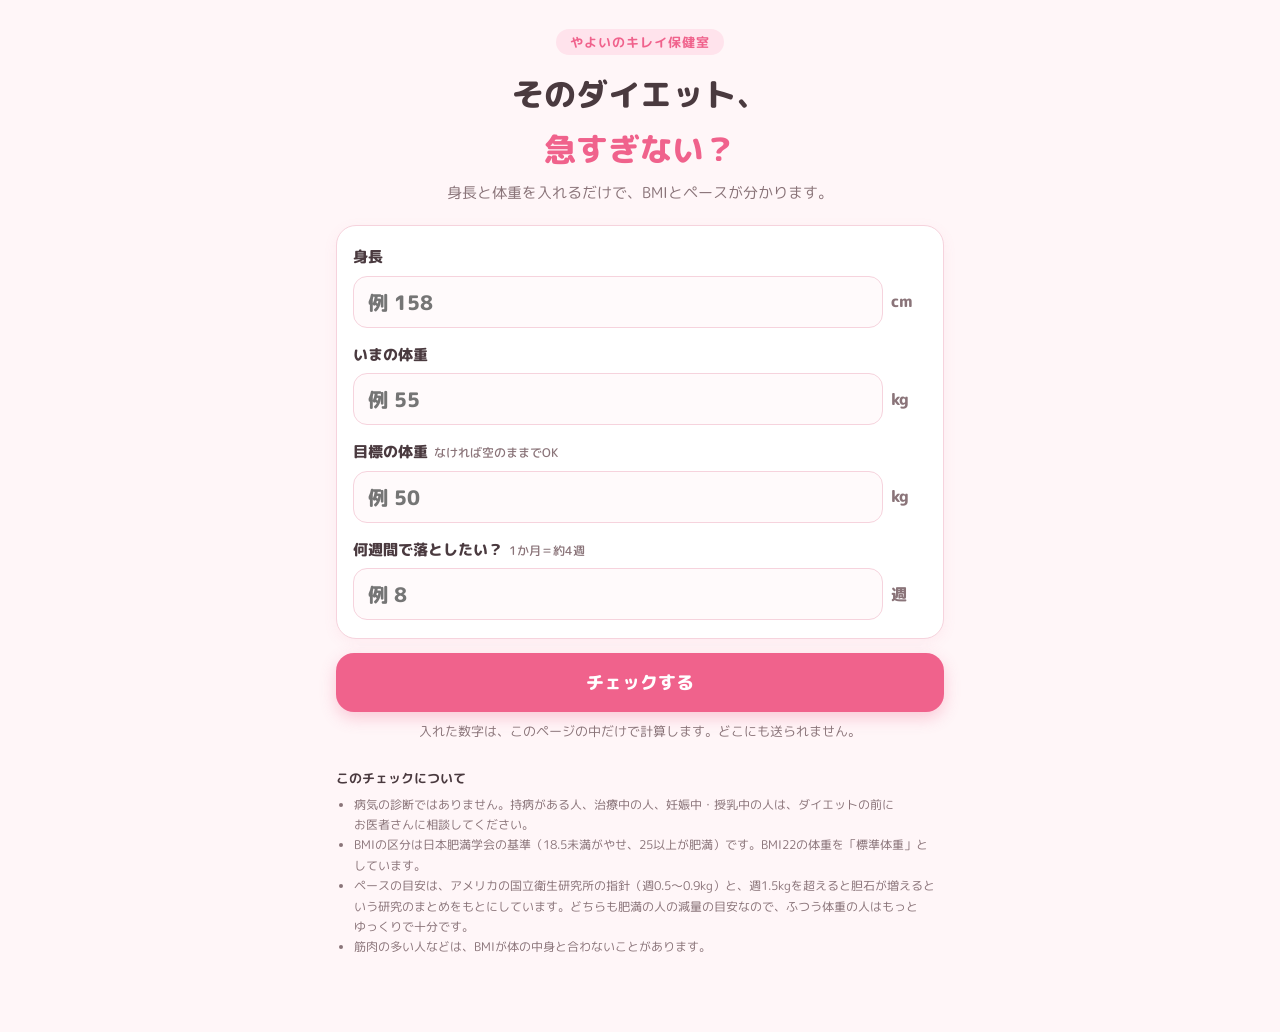
==== diet/index.html @ c403332b "ダイエットのペース診断（BMI・週あたりのペース・やせの注意）" ====
<!doctype html>
<html lang="ja">
<head>
<meta charset="utf-8">
<meta name="viewport" content="width=device-width, initial-scale=1">
<title>ダイエットのペース診断｜やよいのキレイ保健室</title>
<meta name="description" content="身長・体重・目標・期間を入れると、BMIと、そのダイエットが急すぎないかが分かるかんたんチェックです。入れた数字はどこにも送られません。">
<link rel="icon" href="../img/yayoi-icon.jpg">
<link rel="preconnect" href="https://fonts.googleapis.com">
<link rel="preconnect" href="https://fonts.gstatic.com" crossorigin>
<link href="https://fonts.googleapis.com/css2?family=M+PLUS+Rounded+1c:wght@500;700;800&display=swap" rel="stylesheet">
<style>
  :root {
    --bg: #fff6f8;
    --card: #ffffff;
    --line: #f6d3dd;
    --text: #4a3a3f;
    --muted: #8a7479;
    --pink: #f0628c;
    --pink-soft: #ffe3ec;
    --green: #2fa36b;
    --green-soft: #e3f6ec;
    --yellow: #e0a100;
    --yellow-soft: #fff4d6;
    --orange: #ef7d22;
    --orange-soft: #ffeadb;
    --red: #e0393e;
    --red-soft: #ffe1e1;
    --blue: #3f7fd8;
    --blue-soft: #e4efff;
  }
  * { box-sizing: border-box; }
  html, body { margin: 0; padding: 0; }
  body {
    background: var(--bg);
    color: var(--text);
    font-family: "M PLUS Rounded 1c", "Hiragino Maru Gothic ProN", "Hiragino Sans", sans-serif;
    line-height: 1.7;
    word-break: auto-phrase;
    -webkit-text-size-adjust: 100%;
  }
  .wrap { max-width: 640px; margin: 0 auto; padding: 24px 16px 64px; }
  header { text-align: center; margin: 4px 0 20px; }
  .brand { display: inline-block; font-size: 13px; letter-spacing: .08em; color: var(--pink); background: var(--pink-soft); border-radius: 999px; padding: 2px 14px; font-weight: 700; }
  h1 { font-size: clamp(24px, 6.4vw, 32px); margin: 12px 0 4px; font-weight: 800; }
  h1 span { color: var(--pink); }
  .nb { display: inline-block; }
  .lead { color: var(--muted); font-size: 15px; margin: 0; }
  .card { background: var(--card); border: 1.5px solid var(--line); border-radius: 20px; padding: 18px 16px; margin: 0 0 14px; box-shadow: 0 4px 14px rgba(240,98,140,.08); }
  .field { margin: 0 0 14px; }
  .field:last-child { margin-bottom: 0; }
  .field label { display: block; font-weight: 800; font-size: 15px; margin: 0 0 6px; }
  .field label small { color: var(--muted); font-weight: 500; font-size: 12px; margin-left: 6px; }
  .inrow { display: flex; align-items: center; gap: 8px; }
  .inrow input { flex: 1; min-width: 0; font-family: inherit; font-size: 20px; font-weight: 800; color: var(--text); padding: 10px 14px; border-radius: 14px; border: 1.5px solid var(--line); background: #fffafb; }
  .inrow input:focus { outline: none; border-color: var(--pink); box-shadow: 0 0 0 3px rgba(240,98,140,.18); }
  .inrow span { font-weight: 800; color: var(--muted); min-width: 36px; }
  .err { color: var(--red); font-size: 13px; font-weight: 700; margin: 6px 0 0; display: none; }
  button { font-family: inherit; }
  .go { display: block; width: 100%; margin: 6px 0 8px; padding: 16px; border: 0; border-radius: 18px; background: var(--pink); color: #fff; font-size: 18px; font-weight: 800; cursor: pointer; box-shadow: 0 6px 16px rgba(240,98,140,.3); }
  .go:hover { filter: brightness(1.05); }
  .safe { text-align: center; color: var(--muted); font-size: 13px; margin: 0; }
  #result { display: none; margin-top: 24px; }
  #result h2 { font-size: 21px; text-align: center; margin: 0 0 14px; }
  .r-title { font-size: 14px; font-weight: 800; color: var(--muted); margin: 0 0 4px; }
  .big { font-size: 34px; font-weight: 800; line-height: 1.2; }
  .big small { font-size: 16px; color: var(--muted); margin-left: 4px; }
  .badge { display: inline-block; font-size: 14px; font-weight: 800; border-radius: 999px; padding: 3px 12px; margin-left: 8px; vertical-align: middle; }
  .b-blue { background: var(--blue-soft); color: var(--blue); }
  .b-green { background: var(--green-soft); color: var(--green); }
  .b-yellow { background: var(--yellow-soft); color: var(--yellow); }
  .b-orange { background: var(--orange-soft); color: var(--orange); }
  .b-red { background: var(--red-soft); color: var(--red); }
  .scale { position: relative; height: 14px; border-radius: 999px; margin: 14px 0 6px; background: linear-gradient(90deg, var(--blue) 0 22%, var(--green) 22% 62%, var(--orange) 62% 100%); opacity: .85; }
  .scale i { position: absolute; top: -6px; width: 6px; height: 26px; border-radius: 4px; background: var(--text); transform: translateX(-50%); transition: left .8s ease; }
  .scale-lab { display: flex; justify-content: space-between; font-size: 11px; color: var(--muted); }
  .pace { position: relative; height: 14px; border-radius: 999px; margin: 14px 0 6px; background: linear-gradient(90deg, var(--green) 0 25%, var(--yellow) 25% 45%, var(--orange) 45% 75%, var(--red) 75% 100%); opacity: .85; }
  .pace i { position: absolute; top: -6px; width: 6px; height: 26px; border-radius: 4px; background: var(--text); transform: translateX(-50%); transition: left .8s ease; }
  .msg { font-size: 15px; margin: 10px 0 0; }
  .msg b { color: var(--pink); }
  .sub { font-size: 13px; color: var(--muted); margin: 6px 0 0; }
  .alert { border-radius: 16px; padding: 12px 14px; font-size: 14px; font-weight: 700; margin: 0 0 14px; }
  .alert.red { background: var(--red-soft); color: #9b2226; }
  .alert.blue { background: var(--blue-soft); color: #234d8a; }
  .yayoi { display: flex; gap: 12px; align-items: flex-end; margin: 18px 0 14px; }
  .yayoi img { width: 96px; height: auto; flex: none; }
  .bubble { position: relative; background: var(--card); border: 1.5px solid var(--line); border-radius: 18px; padding: 12px 14px; font-size: 14px; font-weight: 700; }
  .bubble::before { content: ""; position: absolute; left: -9px; bottom: 18px; border: 8px solid transparent; border-right-color: var(--line); border-left: 0; }
  .bubble p { margin: 0 0 6px; }
  .bubble p:last-child { margin: 0; }
  .channel { margin: 22px 0 0; padding: 18px 16px; border-radius: 20px; background: linear-gradient(160deg, #ffe3ec 0%, #fff 70%); border: 1.5px solid var(--line); text-align: center; }
  .ch-head { display: flex; align-items: center; justify-content: center; gap: 12px; margin: 0 0 10px; }
  .ch-icon { width: 60px; height: 60px; border-radius: 50%; border: 2px solid #fff; box-shadow: 0 2px 8px rgba(240,98,140,.25); }
  .ch-name { font-size: 18px; font-weight: 800; text-align: left; line-height: 1.3; }
  .ch-name small { display: block; font-size: 12px; color: var(--muted); font-weight: 500; }
  .yt-btn { display: inline-flex; align-items: center; gap: 8px; text-decoration: none; background: #ff0033; color: #fff; font-weight: 800; padding: 12px 20px; border-radius: 999px; font-size: 16px; }
  .yt-btn svg { width: 22px; height: 22px; }
  .notes { margin: 24px 0 0; font-size: 12px; color: var(--muted); }
  .notes h3 { font-size: 13px; margin: 0 0 6px; color: var(--text); }
  .notes ul { padding-left: 18px; margin: 0 0 10px; }
  .notes a { color: var(--muted); }
  .again { display: block; margin: 14px auto 0; background: none; border: 1.5px solid var(--line); color: var(--muted); border-radius: 999px; padding: 8px 18px; font-weight: 700; cursor: pointer; }
</style>
</head>
<body>
<div class="wrap">
  <header>
    <span class="brand">やよいのキレイ保健室</span>
    <h1>そのダイエット、<br class="sp"><span>急すぎない？</span></h1>
    <p class="lead"><span class="nb">身長と体重を入れるだけで、</span><span class="nb">BMIとペースが分かります。</span></p>
  </header>

  <form id="f" class="card" novalidate>
    <div class="field">
      <label for="h">身長</label>
      <div class="inrow"><input id="h" inputmode="decimal" placeholder="例 158" autocomplete="off"><span>cm</span></div>
      <p class="err" id="e-h">100〜220の数字を入れてください</p>
    </div>
    <div class="field">
      <label for="w">いまの体重</label>
      <div class="inrow"><input id="w" inputmode="decimal" placeholder="例 55" autocomplete="off"><span>kg</span></div>
      <p class="err" id="e-w">25〜250の数字を入れてください</p>
    </div>
    <div class="field">
      <label for="t">目標の体重<small>なければ空のままでOK</small></label>
      <div class="inrow"><input id="t" inputmode="decimal" placeholder="例 50" autocomplete="off"><span>kg</span></div>
      <p class="err" id="e-t">いまの体重より少ない数字を入れてください</p>
    </div>
    <div class="field">
      <label for="n">何週間で落としたい？<small>1か月＝約4週</small></label>
      <div class="inrow"><input id="n" inputmode="decimal" placeholder="例 8" autocomplete="off"><span>週</span></div>
      <p class="err" id="e-n">1〜104の数字を入れてください</p>
    </div>
  </form>
  <button class="go" id="go" type="button">チェックする</button>
  <p class="safe">入れた数字は、このページの中だけで計算します。どこにも送られません。</p>

  <section id="result" aria-live="polite">
    <h2>チェックの結果</h2>
    <div id="alerts"></div>

    <div class="card">
      <p class="r-title">いまのBMI</p>
      <div class="big"><span id="bmi"></span><span id="bmi-badge" class="badge"></span></div>
      <div class="scale"><i id="bmi-mark"></i></div>
      <div class="scale-lab"><span>やせ（18.5未満）</span><span>ふつう</span><span>肥満（25以上）</span></div>
      <p class="sub" id="bmi-sub"></p>
    </div>

    <div class="card" id="pace-card">
      <p class="r-title">あなたのダイエットのペース</p>
      <div class="big"><span id="pace"></span><small>kg／週</small><span id="pace-badge" class="badge"></span></div>
      <div class="pace"><i id="pace-mark"></i></div>
      <div class="scale-lab"><span>0</span><span>0.5</span><span>1</span><span>1.5</span><span>2kg以上</span></div>
      <p class="msg" id="pace-msg"></p>
      <p class="sub" id="pace-sub"></p>
    </div>

    <div class="yayoi">
      <img src="../img/yayoi-ok.png" alt="やよい" width="96">
      <div class="bubble">
        <p>最初の1〜2週間でストンと落ちる体重は、ほとんどが<b style="color:var(--pink)">水分</b>なんです。</p>
        <p>だから、戻ってもあせらなくて大丈夫。続けられるペースがいちばんです♡</p>
      </div>
    </div>

    <div class="channel">
      <div class="ch-head">
        <img class="ch-icon" src="../img/yayoi-icon.jpg" alt="やよいのキレイ保健室のアイコン" width="60" height="60">
        <div class="ch-name">やよいのキレイ保健室<small>健康と美容を、漫画で楽しく</small></div>
      </div>
      <a class="yt-btn" href="https://www.youtube.com/channel/UC_R4JbM6m2IzSkHAtEOCXyQ" target="_blank" rel="noopener">
        <svg viewBox="0 0 24 24" aria-hidden="true"><path fill="#fff" d="M23 7.2a3 3 0 0 0-2.1-2.1C19 4.6 12 4.6 12 4.6s-7 0-8.9.5A3 3 0 0 0 1 7.2 31 31 0 0 0 .5 12a31 31 0 0 0 .5 4.8 3 3 0 0 0 2.1 2.1c1.9.5 8.9.5 8.9.5s7 0 8.9-.5a3 3 0 0 0 2.1-2.1 31 31 0 0 0 .5-4.8 31 31 0 0 0-.5-4.8zM9.7 15.1V8.9l5.8 3.1-5.8 3.1z"/></svg>
        YouTubeで動画を見る
      </a>
    </div>
    <button class="again" id="again" type="button">入れ直す</button>
  </section>

  <div class="notes">
    <h3>このチェックについて</h3>
    <ul>
      <li>病気の診断ではありません。持病がある人、治療中の人、妊娠中・授乳中の人は、ダイエットの前にお医者さんに相談してください。</li>
      <li>BMIの区分は日本肥満学会の基準（18.5未満がやせ、25以上が肥満）です。BMI22の体重を「標準体重」としています。</li>
      <li>ペースの目安は、アメリカの国立衛生研究所の指針（週0.5〜0.9kg）と、週1.5kgを超えると胆石が増えるという研究のまとめをもとにしています。どちらも肥満の人の減量の目安なので、ふつう体重の人はもっとゆっくりで十分です。</li>
      <li>筋肉の多い人などは、BMIが体の中身と合わないことがあります。</li>
    </ul>
  </div>
</div>

<script>
(function () {
  var $ = function (id) { return document.getElementById(id); };
  var num = function (id) {
    var v = $(id).value.trim().replace(/[０-９．]/g, function (c) { return String.fromCharCode(c.charCodeAt(0) - 0xFEE0); }).replace(/,/g, "");
    if (v === "") return null;
    var n = Number(v);
    return isFinite(n) ? n : NaN;
  };
  var r1 = function (x) { return (Math.round(x * 10) / 10).toFixed(1); };
  var clamp = function (x, a, b) { return Math.max(a, Math.min(b, x)); };

  function showErr(id, on) { $("e-" + id).style.display = on ? "block" : "none"; }

  function check() {
    var h = num("h"), w = num("w"), t = num("t"), n = num("n");
    var ok = true;
    var bad = function (id, cond) { showErr(id, cond); if (cond) ok = false; };
    bad("h", !(h >= 100 && h <= 220));
    bad("w", !(w >= 25 && w <= 250));
    var hasGoal = t !== null || n !== null;
    bad("t", hasGoal && !(t > 0 && w > 0 && t < w));
    bad("n", hasGoal && !(n >= 1 && n <= 104));
    if (!ok) return;

    var m = h / 100;
    var bmi = w / (m * m);
    var std = 22 * m * m;
    var lo = 18.5 * m * m, hi = 25 * m * m;

    $("bmi").textContent = r1(bmi);
    var bb = $("bmi-badge");
    if (bmi < 18.5) { bb.textContent = "やせ"; bb.className = "badge b-blue"; }
    else if (bmi < 25) { bb.textContent = "ふつう"; bb.className = "badge b-green"; }
    else { bb.textContent = "肥満"; bb.className = "badge b-orange"; }
    // 目盛り: 15〜30 を 0〜100%
    $("bmi-mark").style.left = clamp((bmi - 15) / 15 * 100, 1, 99) + "%";
    $("bmi-sub").textContent = "あなたの身長だと、ふつう体重は " + r1(lo) + "〜" + r1(hi) + "kg。標準体重（BMI22）は " + r1(std) + "kg です。";

    var alerts = [];
    if (bmi < 18.5) {
      alerts.push('<div class="alert blue">いまの体重は「やせ」の区分です。これ以上へらす必要は低いと考えられます。日本肥満学会は、若い女性のやせが骨や生理に響くおそれを注意しています。</div>');
    }

    var pc = $("pace-card");
    if (hasGoal) {
      pc.style.display = "";
      var loss = w - t;
      var pace = loss / n;
      var tb = t / (m * m);
      $("pace").textContent = r1(pace);
      $("pace-mark").style.left = clamp(pace / 2 * 100, 1, 99) + "%";
      var pb = $("pace-badge"), msg, cls, label;
      if (pace <= 0.5) { label = "ゆるやか"; cls = "b-green"; msg = "体にやさしいペースです。<b>続けられるかどうか</b>が、いちばん大事です。"; }
      else if (pace <= 0.9) { label = "目安の範囲"; cls = "b-yellow"; msg = "肥満の人向けの指針の目安（週0.5〜0.9kg）の中です。ふつう体重なら、<b>もう少しゆっくり</b>でも十分です。"; }
      else if (pace <= 1.5) { label = "速め"; cls = "b-orange"; msg = "指針の目安より<b>速い</b>ペースです。食べる量が足りなくなりやすいので、たんぱく質をしっかり。"; }
      else { label = "急すぎ"; cls = "b-red"; msg = "週1.5kgを超えると、<b>胆石ができる人がぐっと増える</b>という研究のまとめがあります。数か月後に髪がごっそり抜けることも。"; }
      pb.textContent = label; pb.className = "badge " + cls;
      $("pace-msg").innerHTML = msg;
      var weeksAt05 = Math.ceil(loss / 0.5);
      var sub = loss.toFixed(1).replace(/\.0$/, "") + "kgへらすなら、週0.5kgのペースで約" + weeksAt05 + "週（約" + Math.max(1, Math.round(weeksAt05 / 4.3)) + "か月）です。";
      $("pace-sub").textContent = sub;
      if (tb < 18.5 && bmi >= 18.5) {
        alerts.push('<div class="alert red">目標の体重はBMI ' + r1(tb) + 'で、「やせ」の区分に入ります。目標を見直してみてください。</div>');
      }
    } else {
      pc.style.display = "none";
    }
    $("alerts").innerHTML = alerts.join("");

    var res = $("result");
    res.style.display = "block";
    res.scrollIntoView({ behavior: "smooth", block: "start" });
  }

  $("go").addEventListener("click", check);
  $("f").addEventListener("keydown", function (e) { if (e.key === "Enter") { e.preventDefault(); check(); } });
  $("again").addEventListener("click", function () {
    $("result").style.display = "none";
    window.scrollTo({ top: 0, behavior: "smooth" });
    $("h").focus();
  });
})();
</script>
</body>
</html>
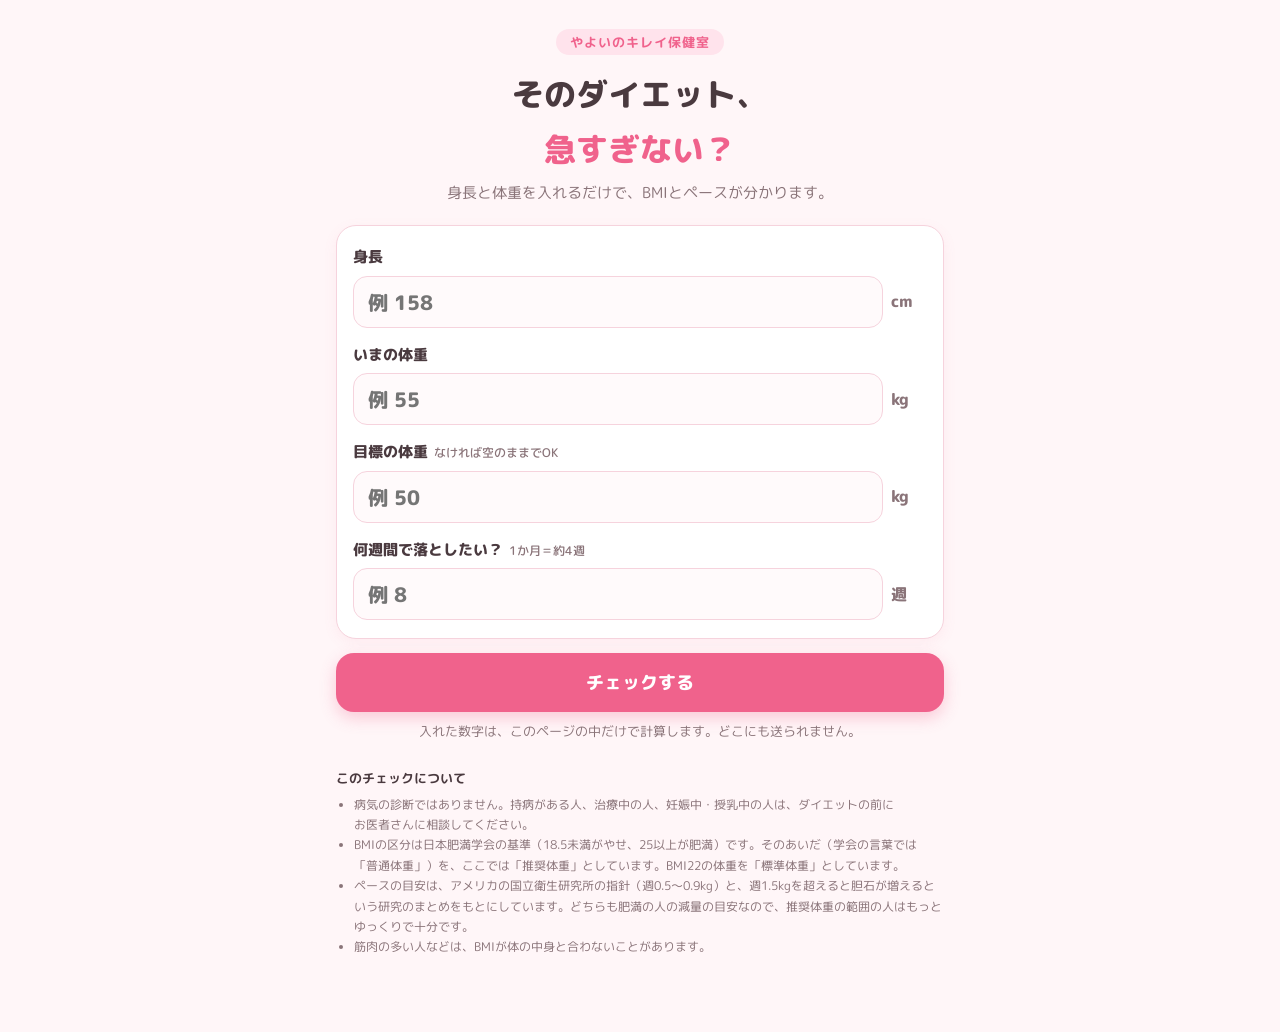
==== commit c860c200: "「ふつう体重」を「推奨体重」に" ====
--- a/diet/index.html
+++ b/diet/index.html
@@ -143,7 +143,7 @@
       <p class="r-title">いまのBMI</p>
       <div class="big"><span id="bmi"></span><span id="bmi-badge" class="badge"></span></div>
       <div class="scale"><i id="bmi-mark"></i></div>
-      <div class="scale-lab"><span>やせ（18.5未満）</span><span>ふつう</span><span>肥満（25以上）</span></div>
+      <div class="scale-lab"><span>やせ（18.5未満）</span><span>推奨体重</span><span>肥満（25以上）</span></div>
       <p class="sub" id="bmi-sub"></p>
     </div>
 
@@ -181,8 +181,8 @@
     <h3>このチェックについて</h3>
     <ul>
       <li>病気の診断ではありません。持病がある人、治療中の人、妊娠中・授乳中の人は、ダイエットの前にお医者さんに相談してください。</li>
-      <li>BMIの区分は日本肥満学会の基準（18.5未満がやせ、25以上が肥満）です。BMI22の体重を「標準体重」としています。</li>
-      <li>ペースの目安は、アメリカの国立衛生研究所の指針（週0.5〜0.9kg）と、週1.5kgを超えると胆石が増えるという研究のまとめをもとにしています。どちらも肥満の人の減量の目安なので、ふつう体重の人はもっとゆっくりで十分です。</li>
+      <li>BMIの区分は日本肥満学会の基準（18.5未満がやせ、25以上が肥満）です。そのあいだ（学会の言葉では「普通体重」）を、ここでは「推奨体重」としています。BMI22の体重を「標準体重」としています。</li>
+      <li>ペースの目安は、アメリカの国立衛生研究所の指針（週0.5〜0.9kg）と、週1.5kgを超えると胆石が増えるという研究のまとめをもとにしています。どちらも肥満の人の減量の目安なので、推奨体重の範囲の人はもっとゆっくりで十分です。</li>
       <li>筋肉の多い人などは、BMIが体の中身と合わないことがあります。</li>
     </ul>
   </div>
@@ -221,11 +221,11 @@
     $("bmi").textContent = r1(bmi);
     var bb = $("bmi-badge");
     if (bmi < 18.5) { bb.textContent = "やせ"; bb.className = "badge b-blue"; }
-    else if (bmi < 25) { bb.textContent = "ふつう"; bb.className = "badge b-green"; }
+    else if (bmi < 25) { bb.textContent = "推奨体重"; bb.className = "badge b-green"; }
     else { bb.textContent = "肥満"; bb.className = "badge b-orange"; }
     // 目盛り: 15〜30 を 0〜100%
     $("bmi-mark").style.left = clamp((bmi - 15) / 15 * 100, 1, 99) + "%";
-    $("bmi-sub").textContent = "あなたの身長だと、ふつう体重は " + r1(lo) + "〜" + r1(hi) + "kg。標準体重（BMI22）は " + r1(std) + "kg です。";
+    $("bmi-sub").textContent = "あなたの身長だと、推奨体重は " + r1(lo) + "〜" + r1(hi) + "kg。標準体重（BMI22）は " + r1(std) + "kg です。";
 
     var alerts = [];
     if (bmi < 18.5) {
@@ -242,7 +242,7 @@
       $("pace-mark").style.left = clamp(pace / 2 * 100, 1, 99) + "%";
       var pb = $("pace-badge"), msg, cls, label;
       if (pace <= 0.5) { label = "ゆるやか"; cls = "b-green"; msg = "体にやさしいペースです。<b>続けられるかどうか</b>が、いちばん大事です。"; }
-      else if (pace <= 0.9) { label = "目安の範囲"; cls = "b-yellow"; msg = "肥満の人向けの指針の目安（週0.5〜0.9kg）の中です。ふつう体重なら、<b>もう少しゆっくり</b>でも十分です。"; }
+      else if (pace <= 0.9) { label = "目安の範囲"; cls = "b-yellow"; msg = "肥満の人向けの指針の目安（週0.5〜0.9kg）の中です。推奨体重の範囲なら、<b>もう少しゆっくり</b>でも十分です。"; }
       else if (pace <= 1.5) { label = "速め"; cls = "b-orange"; msg = "指針の目安より<b>速い</b>ペースです。食べる量が足りなくなりやすいので、たんぱく質をしっかり。"; }
       else { label = "急すぎ"; cls = "b-red"; msg = "週1.5kgを超えると、<b>胆石ができる人がぐっと増える</b>という研究のまとめがあります。数か月後に髪がごっそり抜けることも。"; }
       pb.textContent = label; pb.className = "badge " + cls;
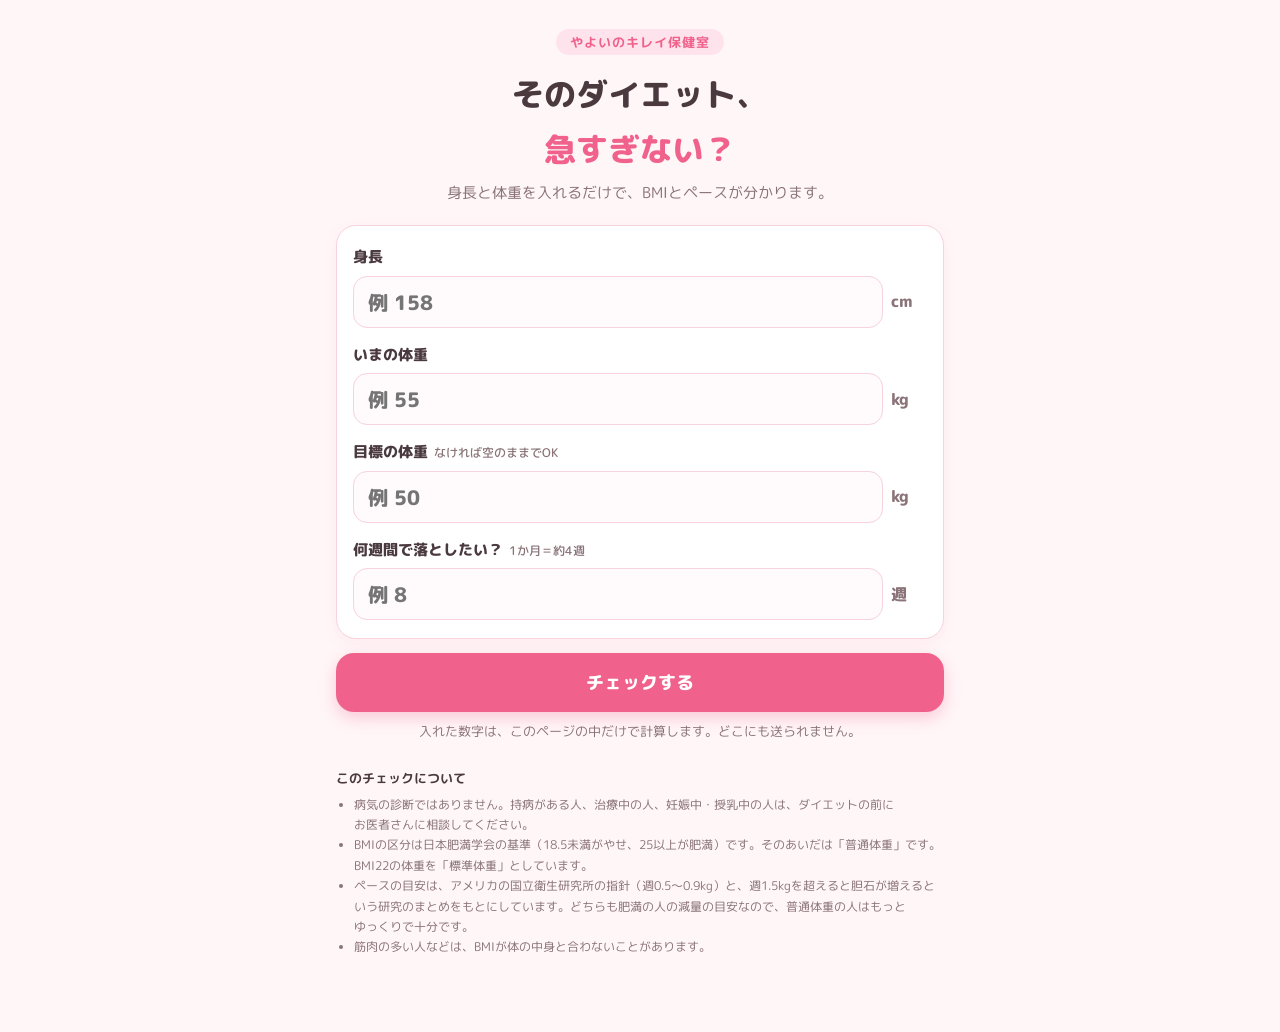
==== commit 38d0462f: "表記を学会どおり「普通体重」に" ====
--- a/diet/index.html
+++ b/diet/index.html
@@ -143,7 +143,7 @@
       <p class="r-title">いまのBMI</p>
       <div class="big"><span id="bmi"></span><span id="bmi-badge" class="badge"></span></div>
       <div class="scale"><i id="bmi-mark"></i></div>
-      <div class="scale-lab"><span>やせ（18.5未満）</span><span>推奨体重</span><span>肥満（25以上）</span></div>
+      <div class="scale-lab"><span>やせ（18.5未満）</span><span>普通体重</span><span>肥満（25以上）</span></div>
       <p class="sub" id="bmi-sub"></p>
     </div>
 
@@ -181,8 +181,8 @@
     <h3>このチェックについて</h3>
     <ul>
       <li>病気の診断ではありません。持病がある人、治療中の人、妊娠中・授乳中の人は、ダイエットの前にお医者さんに相談してください。</li>
-      <li>BMIの区分は日本肥満学会の基準（18.5未満がやせ、25以上が肥満）です。そのあいだ（学会の言葉では「普通体重」）を、ここでは「推奨体重」としています。BMI22の体重を「標準体重」としています。</li>
-      <li>ペースの目安は、アメリカの国立衛生研究所の指針（週0.5〜0.9kg）と、週1.5kgを超えると胆石が増えるという研究のまとめをもとにしています。どちらも肥満の人の減量の目安なので、推奨体重の範囲の人はもっとゆっくりで十分です。</li>
+      <li>BMIの区分は日本肥満学会の基準（18.5未満がやせ、25以上が肥満）です。そのあいだは「普通体重」です。BMI22の体重を「標準体重」としています。</li>
+      <li>ペースの目安は、アメリカの国立衛生研究所の指針（週0.5〜0.9kg）と、週1.5kgを超えると胆石が増えるという研究のまとめをもとにしています。どちらも肥満の人の減量の目安なので、普通体重の人はもっとゆっくりで十分です。</li>
       <li>筋肉の多い人などは、BMIが体の中身と合わないことがあります。</li>
     </ul>
   </div>
@@ -221,11 +221,11 @@
     $("bmi").textContent = r1(bmi);
     var bb = $("bmi-badge");
     if (bmi < 18.5) { bb.textContent = "やせ"; bb.className = "badge b-blue"; }
-    else if (bmi < 25) { bb.textContent = "推奨体重"; bb.className = "badge b-green"; }
+    else if (bmi < 25) { bb.textContent = "普通体重"; bb.className = "badge b-green"; }
     else { bb.textContent = "肥満"; bb.className = "badge b-orange"; }
     // 目盛り: 15〜30 を 0〜100%
     $("bmi-mark").style.left = clamp((bmi - 15) / 15 * 100, 1, 99) + "%";
-    $("bmi-sub").textContent = "あなたの身長だと、推奨体重は " + r1(lo) + "〜" + r1(hi) + "kg。標準体重（BMI22）は " + r1(std) + "kg です。";
+    $("bmi-sub").textContent = "あなたの身長だと、普通体重は " + r1(lo) + "〜" + r1(hi) + "kg。標準体重（BMI22）は " + r1(std) + "kg です。";
 
     var alerts = [];
     if (bmi < 18.5) {
@@ -242,7 +242,7 @@
       $("pace-mark").style.left = clamp(pace / 2 * 100, 1, 99) + "%";
       var pb = $("pace-badge"), msg, cls, label;
       if (pace <= 0.5) { label = "ゆるやか"; cls = "b-green"; msg = "体にやさしいペースです。<b>続けられるかどうか</b>が、いちばん大事です。"; }
-      else if (pace <= 0.9) { label = "目安の範囲"; cls = "b-yellow"; msg = "肥満の人向けの指針の目安（週0.5〜0.9kg）の中です。推奨体重の範囲なら、<b>もう少しゆっくり</b>でも十分です。"; }
+      else if (pace <= 0.9) { label = "目安の範囲"; cls = "b-yellow"; msg = "肥満の人向けの指針の目安（週0.5〜0.9kg）の中です。普通体重なら、<b>もう少しゆっくり</b>でも十分です。"; }
       else if (pace <= 1.5) { label = "速め"; cls = "b-orange"; msg = "指針の目安より<b>速い</b>ペースです。食べる量が足りなくなりやすいので、たんぱく質をしっかり。"; }
       else { label = "急すぎ"; cls = "b-red"; msg = "週1.5kgを超えると、<b>胆石ができる人がぐっと増える</b>という研究のまとめがあります。数か月後に髪がごっそり抜けることも。"; }
       pb.textContent = label; pb.className = "badge " + cls;
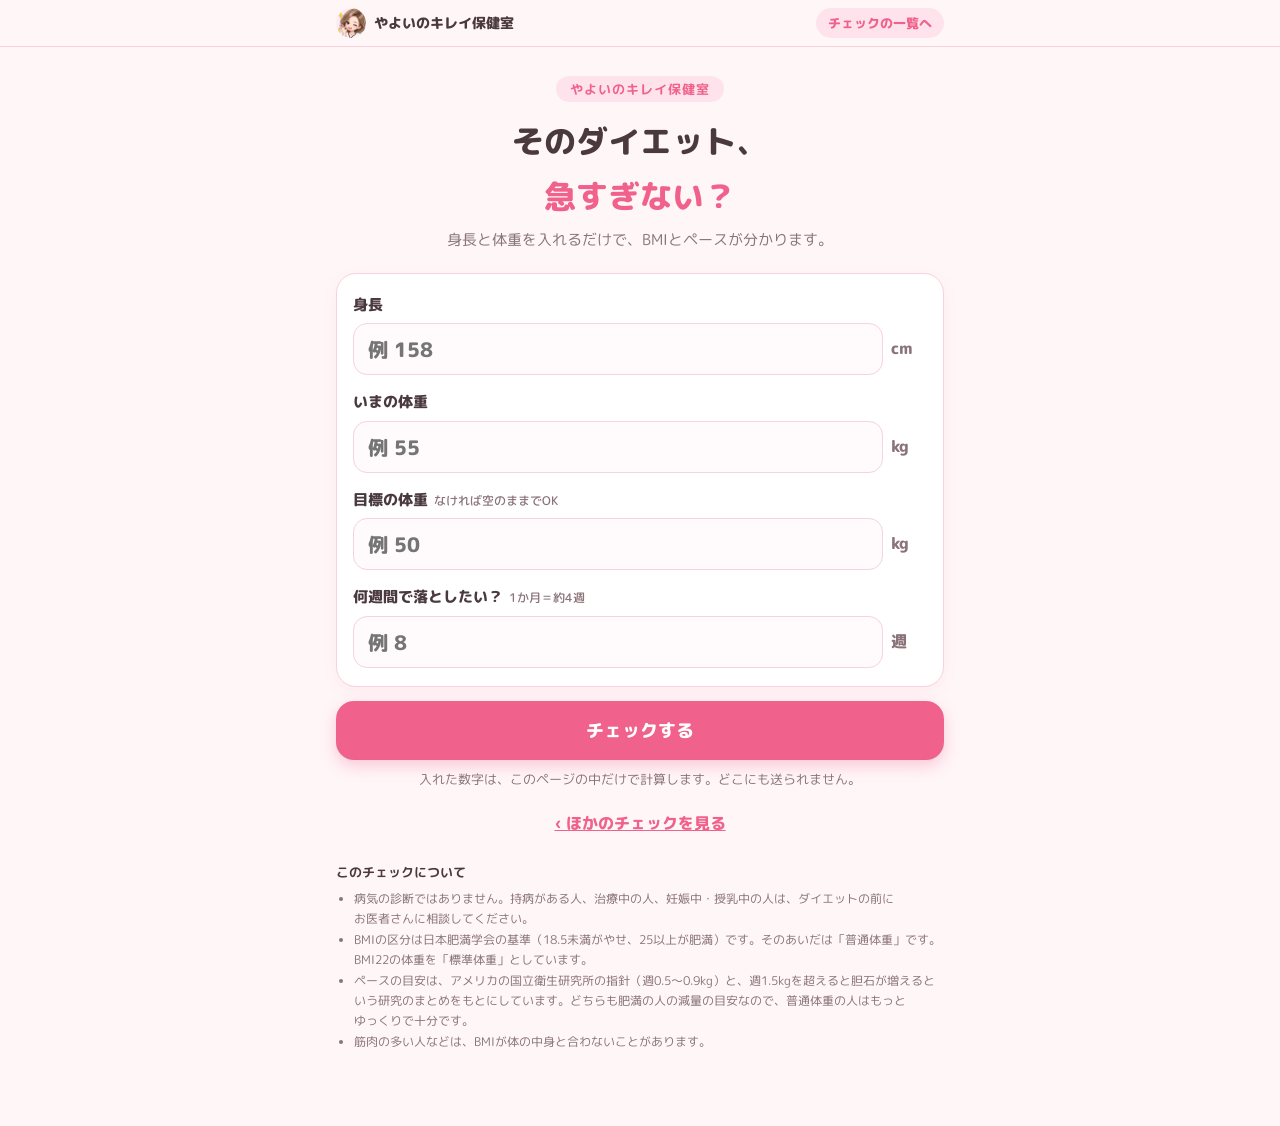
==== commit d7eb0aef: "TOPにチェックの一覧とチャンネルのカード・各ページにTOPへ戻る道と関係する動画のカード・数える仕組みの下準備" ====
--- a/diet/index.html
+++ b/diet/index.html
@@ -9,6 +9,7 @@
 <link rel="preconnect" href="https://fonts.googleapis.com">
 <link rel="preconnect" href="https://fonts.gstatic.com" crossorigin>
 <link href="https://fonts.googleapis.com/css2?family=M+PLUS+Rounded+1c:wght@500;700;800&display=swap" rel="stylesheet">
+<link rel="stylesheet" href="../assets/common.css">
 <style>
   :root {
     --bg: #fff6f8;
@@ -88,13 +89,6 @@
   .bubble::before { content: ""; position: absolute; left: -9px; bottom: 18px; border: 8px solid transparent; border-right-color: var(--line); border-left: 0; }
   .bubble p { margin: 0 0 6px; }
   .bubble p:last-child { margin: 0; }
-  .channel { margin: 22px 0 0; padding: 18px 16px; border-radius: 20px; background: linear-gradient(160deg, #ffe3ec 0%, #fff 70%); border: 1.5px solid var(--line); text-align: center; }
-  .ch-head { display: flex; align-items: center; justify-content: center; gap: 12px; margin: 0 0 10px; }
-  .ch-icon { width: 60px; height: 60px; border-radius: 50%; border: 2px solid #fff; box-shadow: 0 2px 8px rgba(240,98,140,.25); }
-  .ch-name { font-size: 18px; font-weight: 800; text-align: left; line-height: 1.3; }
-  .ch-name small { display: block; font-size: 12px; color: var(--muted); font-weight: 500; }
-  .yt-btn { display: inline-flex; align-items: center; gap: 8px; text-decoration: none; background: #ff0033; color: #fff; font-weight: 800; padding: 12px 20px; border-radius: 999px; font-size: 16px; }
-  .yt-btn svg { width: 22px; height: 22px; }
   .notes { margin: 24px 0 0; font-size: 12px; color: var(--muted); }
   .notes h3 { font-size: 13px; margin: 0 0 6px; color: var(--text); }
   .notes ul { padding-left: 18px; margin: 0 0 10px; }
@@ -103,6 +97,7 @@
 </style>
 </head>
 <body>
+<nav class="topbar"><div class="in"><a href="../"><img src="../img/yayoi-icon.jpg" alt="" width="30" height="30">やよいのキレイ保健室</a><a class="back" href="../">チェックの一覧へ</a></div></nav>
 <div class="wrap">
   <header>
     <span class="brand">やよいのキレイ保健室</span>
@@ -164,19 +159,11 @@
       </div>
     </div>
 
-    <div class="channel">
-      <div class="ch-head">
-        <img class="ch-icon" src="../img/yayoi-icon.jpg" alt="やよいのキレイ保健室のアイコン" width="60" height="60">
-        <div class="ch-name">やよいのキレイ保健室<small>健康と美容を、漫画で楽しく</small></div>
-      </div>
-      <a class="yt-btn" href="https://www.youtube.com/channel/UC_R4JbM6m2IzSkHAtEOCXyQ" target="_blank" rel="noopener">
-        <svg viewBox="0 0 24 24" aria-hidden="true"><path fill="#fff" d="M23 7.2a3 3 0 0 0-2.1-2.1C19 4.6 12 4.6 12 4.6s-7 0-8.9.5A3 3 0 0 0 1 7.2 31 31 0 0 0 .5 12a31 31 0 0 0 .5 4.8 3 3 0 0 0 2.1 2.1c1.9.5 8.9.5 8.9.5s7 0 8.9-.5a3 3 0 0 0 2.1-2.1 31 31 0 0 0 .5-4.8 31 31 0 0 0-.5-4.8zM9.7 15.1V8.9l5.8 3.1-5.8 3.1z"/></svg>
-        YouTubeで動画を見る
-      </a>
-    </div>
+    <div id="videos"></div>
     <button class="again" id="again" type="button">入れ直す</button>
   </section>
 
+  <p style="text-align:center;margin:20px 0 0"><a href="../" style="color:var(--pink);font-weight:800">‹ ほかのチェックを見る</a></p>
   <div class="notes">
     <h3>このチェックについて</h3>
     <ul>
@@ -188,6 +175,7 @@
   </div>
 </div>
 
+<script src="../assets/common.js"></script>
 <script>
 (function () {
   var $ = function (id) { return document.getElementById(id); };
@@ -258,6 +246,8 @@
     }
     $("alerts").innerHTML = alerts.join("");
 
+    YH.count("check-diet");
+    YH.renderVideos($("videos"), "diet");
     var res = $("result");
     res.style.display = "block";
     res.scrollIntoView({ behavior: "smooth", block: "start" });
--- a/assets/common.css
+++ b/assets/common.css
@@ -0,0 +1,56 @@
+/* やよいのキレイ保健室 かんたんチェック 共通の見た目 */
+:root {
+  --bg: #fff6f8;
+  --card: #ffffff;
+  --line: #f6d3dd;
+  --text: #4a3a3f;
+  --muted: #8a7479;
+  --pink: #f0628c;
+  --pink-soft: #ffe3ec;
+}
+* { box-sizing: border-box; }
+html, body { margin: 0; padding: 0; }
+body {
+  background: var(--bg);
+  color: var(--text);
+  font-family: "M PLUS Rounded 1c", "Hiragino Maru Gothic ProN", "Hiragino Sans", sans-serif;
+  line-height: 1.7;
+  word-break: auto-phrase;
+  -webkit-text-size-adjust: 100%;
+}
+.nb { display: inline-block; }
+
+/* 上のバー（TOPへ戻る） */
+.topbar { position: sticky; top: 0; z-index: 5; background: rgba(255,246,248,.94); backdrop-filter: blur(4px); border-bottom: 1px solid var(--line); }
+.topbar .in { max-width: 640px; margin: 0 auto; padding: 8px 16px; display: flex; align-items: center; gap: 10px; }
+.topbar a { display: inline-flex; align-items: center; gap: 8px; color: var(--text); text-decoration: none; font-weight: 800; font-size: 14px; }
+.topbar img { width: 30px; height: 30px; border-radius: 50%; }
+.topbar .back { margin-left: auto; color: var(--pink); font-size: 13px; background: var(--pink-soft); border-radius: 999px; padding: 4px 12px; }
+
+/* YouTube のボタンとチャンネルのカード */
+.yt-btn { display: inline-flex; align-items: center; gap: 8px; text-decoration: none; background: #ff0033; color: #fff; font-weight: 800; padding: 12px 20px; border-radius: 999px; font-size: 16px; }
+.yt-btn svg { width: 22px; height: 22px; }
+.channel { margin: 22px 0 0; padding: 18px 16px; border-radius: 20px; background: linear-gradient(160deg, #ffe3ec 0%, #fff 70%); border: 1.5px solid var(--line); text-align: center; }
+.ch-head { display: flex; align-items: center; justify-content: center; gap: 12px; margin: 0 0 12px; }
+.ch-icon { width: 60px; height: 60px; border-radius: 50%; border: 2px solid #fff; box-shadow: 0 2px 8px rgba(240,98,140,.25); }
+.ch-name { font-size: 18px; font-weight: 800; text-align: left; line-height: 1.3; }
+.ch-name small { display: block; font-size: 12px; color: var(--muted); font-weight: 500; }
+
+/* 関係する動画 */
+.sec { font-size: 16px; margin: 24px 0 10px; }
+.vgrid { display: grid; grid-template-columns: 1fr 1fr; gap: 10px; }
+.vcard { display: block; background: var(--card); border: 1.5px solid var(--line); border-radius: 14px; overflow: hidden; color: var(--text); text-decoration: none; }
+.vcard img { display: block; width: 100%; height: auto; aspect-ratio: 16 / 9; object-fit: cover; background: var(--pink-soft); }
+.vcard span { display: block; padding: 8px 10px 10px; font-size: 12px; font-weight: 700; line-height: 1.5; }
+.vnone { background: var(--card); border: 1.5px dashed var(--line); border-radius: 16px; padding: 16px; text-align: center; }
+.vnone p { margin: 0 0 12px; font-size: 14px; color: var(--muted); }
+
+/* TOP のツール一覧 */
+.tcard { position: relative; display: block; background: var(--card); border: 1.5px solid var(--line); border-radius: 18px; padding: 14px 44px 14px 16px; margin: 0 0 10px; color: var(--text); text-decoration: none; box-shadow: 0 4px 12px rgba(240,98,140,.06); }
+.tcard b { display: block; font-size: 16px; }
+.tcard small { display: block; color: var(--muted); font-size: 13px; }
+.tcard i { position: absolute; right: 16px; top: 50%; transform: translateY(-50%); font-style: normal; font-size: 26px; color: var(--pink); font-weight: 800; }
+.tcard.soon { opacity: .6; box-shadow: none; }
+.tcard em { position: absolute; right: 12px; top: 12px; font-style: normal; font-size: 11px; font-weight: 800; color: var(--muted); background: #f3eaec; border-radius: 999px; padding: 1px 8px; }
+
+.foot { margin: 28px 0 0; font-size: 12px; color: var(--muted); text-align: center; }
